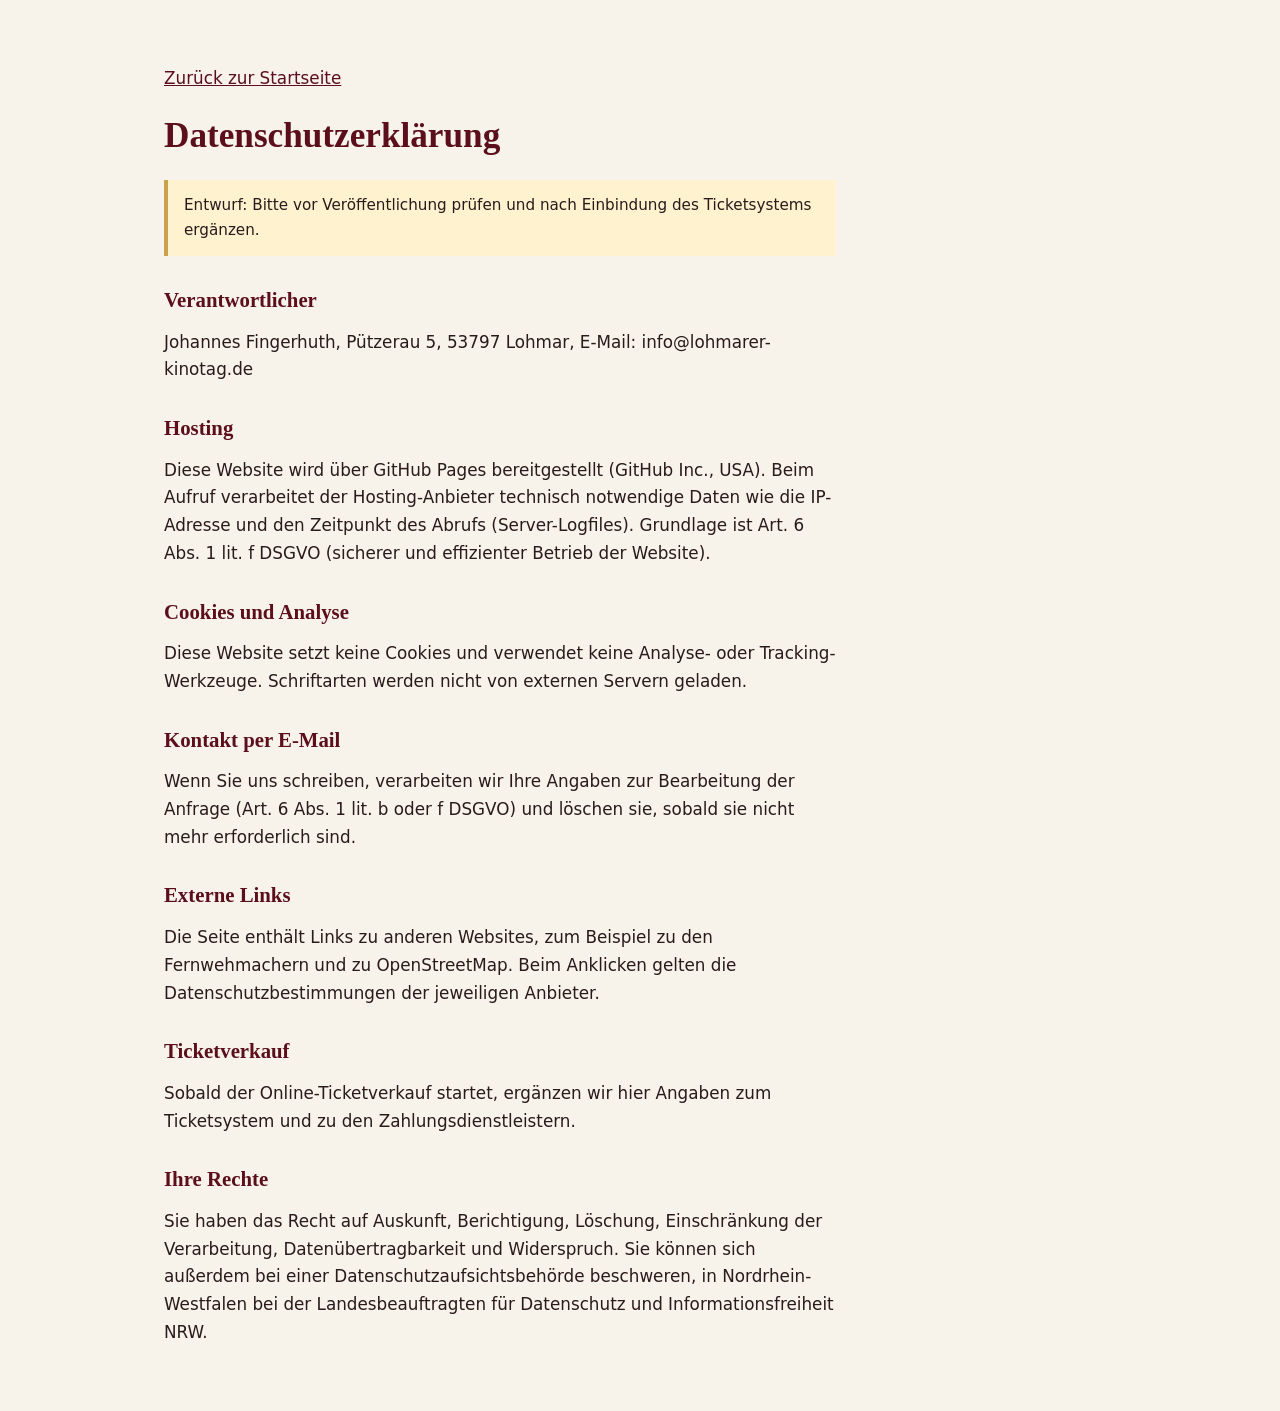
==== datenschutz.html @ 3a80c50c "Add files via upload" ====
<!DOCTYPE html>
<html lang="de"><head><meta charset="utf-8"><meta name="viewport" content="width=device-width, initial-scale=1"><title>Datenschutz – Lohmarer Kinotag</title><link rel="stylesheet" href="style.css"></head>
<body><main class="seite"><div class="wrap">
<p><a href="index.html">Zurück zur Startseite</a></p>
<h1>Datenschutzerklärung</h1>
<p class="hinweis">Entwurf: Bitte vor Veröffentlichung prüfen und nach Einbindung des Ticketsystems ergänzen.</p>
<h2>Verantwortlicher</h2>
<p>Johannes Fingerhuth, Pützerau 5, 53797 Lohmar, E-Mail: info@lohmarer-kinotag.de</p>
<h2>Hosting</h2>
<p>Diese Website wird über GitHub Pages bereitgestellt (GitHub Inc., USA). Beim Aufruf verarbeitet der Hosting-Anbieter technisch notwendige Daten wie die IP-Adresse und den Zeitpunkt des Abrufs (Server-Logfiles). Grundlage ist Art. 6 Abs. 1 lit. f DSGVO (sicherer und effizienter Betrieb der Website).</p>
<h2>Cookies und Analyse</h2>
<p>Diese Website setzt keine Cookies und verwendet keine Analyse- oder Tracking-Werkzeuge. Schriftarten werden nicht von externen Servern geladen.</p>
<h2>Kontakt per E-Mail</h2>
<p>Wenn Sie uns schreiben, verarbeiten wir Ihre Angaben zur Bearbeitung der Anfrage (Art. 6 Abs. 1 lit. b oder f DSGVO) und löschen sie, sobald sie nicht mehr erforderlich sind.</p>
<h2>Externe Links</h2>
<p>Die Seite enthält Links zu anderen Websites, zum Beispiel zu den Fernwehmachern und zu OpenStreetMap. Beim Anklicken gelten die Datenschutzbestimmungen der jeweiligen Anbieter.</p>
<h2>Ticketverkauf</h2>
<p>Sobald der Online-Ticketverkauf startet, ergänzen wir hier Angaben zum Ticketsystem und zu den Zahlungsdienstleistern.</p>
<h2>Ihre Rechte</h2>
<p>Sie haben das Recht auf Auskunft, Berichtigung, Löschung, Einschränkung der Verarbeitung, Datenübertragbarkeit und Widerspruch. Sie können sich außerdem bei einer Datenschutzaufsichtsbehörde beschweren, in Nordrhein-Westfalen bei der Landesbeauftragten für Datenschutz und Informationsfreiheit NRW.</p>
</div></main></body></html>
---- style.css ----
:root{--rot:#5b0f1b;--rot-tief:#3a0910;--schwarz:#150c0d;--weiss:#f7f2ea;--gold:#c9a24b;--gold-hell:#e3c882;--text:#2a1a1b;--serif:Georgia,"Palatino Linotype",Palatino,serif;--sans:system-ui,-apple-system,"Segoe UI",Roboto,Arial,sans-serif}
*{box-sizing:border-box}html{scroll-behavior:smooth;scroll-padding-top:4rem}
body{margin:0;font-family:var(--sans);color:var(--text);background:var(--weiss);line-height:1.65;font-size:1.05rem}
img{max-width:100%;height:auto;display:block}a{color:var(--rot)}
:focus-visible{outline:3px solid var(--gold);outline-offset:3px}
.wrap{max-width:62rem;margin:0 auto;padding:0 1.25rem}
h1,h2,h3{font-family:var(--serif);line-height:1.15;font-weight:700}
h2{font-size:clamp(1.7rem,4vw,2.4rem);margin:0 0 1rem;color:var(--rot)}
p{max-width:42rem}
nav{position:sticky;top:0;z-index:5;background:var(--schwarz);border-bottom:2px solid var(--gold)}
nav .wrap{display:flex;gap:1.25rem;align-items:center;overflow-x:auto;white-space:nowrap;padding-top:.7rem;padding-bottom:.7rem}
nav a{color:var(--weiss);text-decoration:none;font-size:.95rem}nav a:hover{color:var(--gold-hell)}
nav .tix{margin-left:auto;background:var(--gold);color:var(--schwarz);padding:.35rem .9rem;border-radius:2px;font-weight:700}
.hero{background:linear-gradient(rgba(58,9,16,.78),rgba(21,12,13,.9)),url(images/hero.jpg) center/cover,var(--rot-tief);color:var(--weiss);padding:5rem 0 4.5rem}
.hero h1{font-size:clamp(2.2rem,7vw,4.4rem);margin:0 0 .5rem;color:var(--weiss)}
.hero .sub{font-family:var(--serif);font-size:clamp(1.2rem,3vw,1.7rem);color:var(--gold-hell);margin:0 0 1.5rem}
.hero p{color:#eadfd2}
.btn{display:inline-block;background:var(--gold);color:var(--schwarz);padding:.8rem 1.6rem;font-weight:700;text-decoration:none;border-radius:2px}
.btn:hover{background:var(--gold-hell)}
.btn.zweit{background:transparent;color:var(--weiss);border:2px solid var(--gold);margin-left:.5rem}
section{padding:3.5rem 0}
.dunkel{background:var(--schwarz);color:var(--weiss)}.dunkel h2{color:var(--gold-hell)}.dunkel a{color:var(--gold-hell)}
.zwei{display:grid;gap:2rem;grid-template-columns:1fr}
@media(min-width:760px){.zwei{grid-template-columns:1fr 1fr;align-items:center}}
.foto{border:3px solid var(--gold);background:var(--rot-tief);min-height:12rem}
.fotos{display:grid;gap:.8rem;grid-template-columns:repeat(auto-fit,minmax(11rem,1fr));margin-top:1.5rem}
.fotos img{width:100%;aspect-ratio:3/2;object-fit:cover;border:2px solid var(--gold);background:var(--rot-tief)}
.ticket{background:var(--weiss);color:var(--text);border:2px dashed var(--rot);outline:6px solid var(--gold);outline-offset:-14px;padding:2rem 1.8rem;max-width:34rem;margin-top:1.5rem}
.ticket dl{margin:0 0 1.2rem;display:grid;grid-template-columns:auto 1fr;gap:.4rem 1.2rem}
.ticket dt{font-weight:700;color:var(--rot)}.ticket dd{margin:0}
.ticket .preis{font-family:var(--serif);font-size:2.4rem;color:var(--rot);margin:0}
.liste{padding-left:1.1rem}.liste li{margin:.35rem 0}
.sponsoren{display:grid;gap:1rem;grid-template-columns:repeat(auto-fit,minmax(13rem,1fr));margin-top:1.2rem}
.sponsor{border:1px solid var(--gold);padding:1.2rem;text-align:center;font-family:var(--serif)}
.sponsor span{display:block;font-family:var(--sans);font-size:.85rem;color:#d8c9b8;margin-top:.3rem}
details{border-bottom:1px solid #cdbfae;padding:.8rem 0}summary{cursor:pointer;font-weight:700;color:var(--rot)}
details p{margin:.6rem 0 0}
footer{background:var(--rot-tief);color:var(--weiss);padding:2rem 0;font-size:.95rem}
footer a{color:var(--gold-hell)}footer .wrap{display:flex;flex-wrap:wrap;gap:1rem 2rem;justify-content:space-between}
.seite{padding:3rem 0}.seite h1{color:var(--rot);font-size:2.2rem}.seite h2{font-size:1.3rem;margin-top:2rem}
.hinweis{background:#fff3cf;border-left:4px solid var(--gold);padding:.8rem 1rem;max-width:42rem;font-size:.95rem}
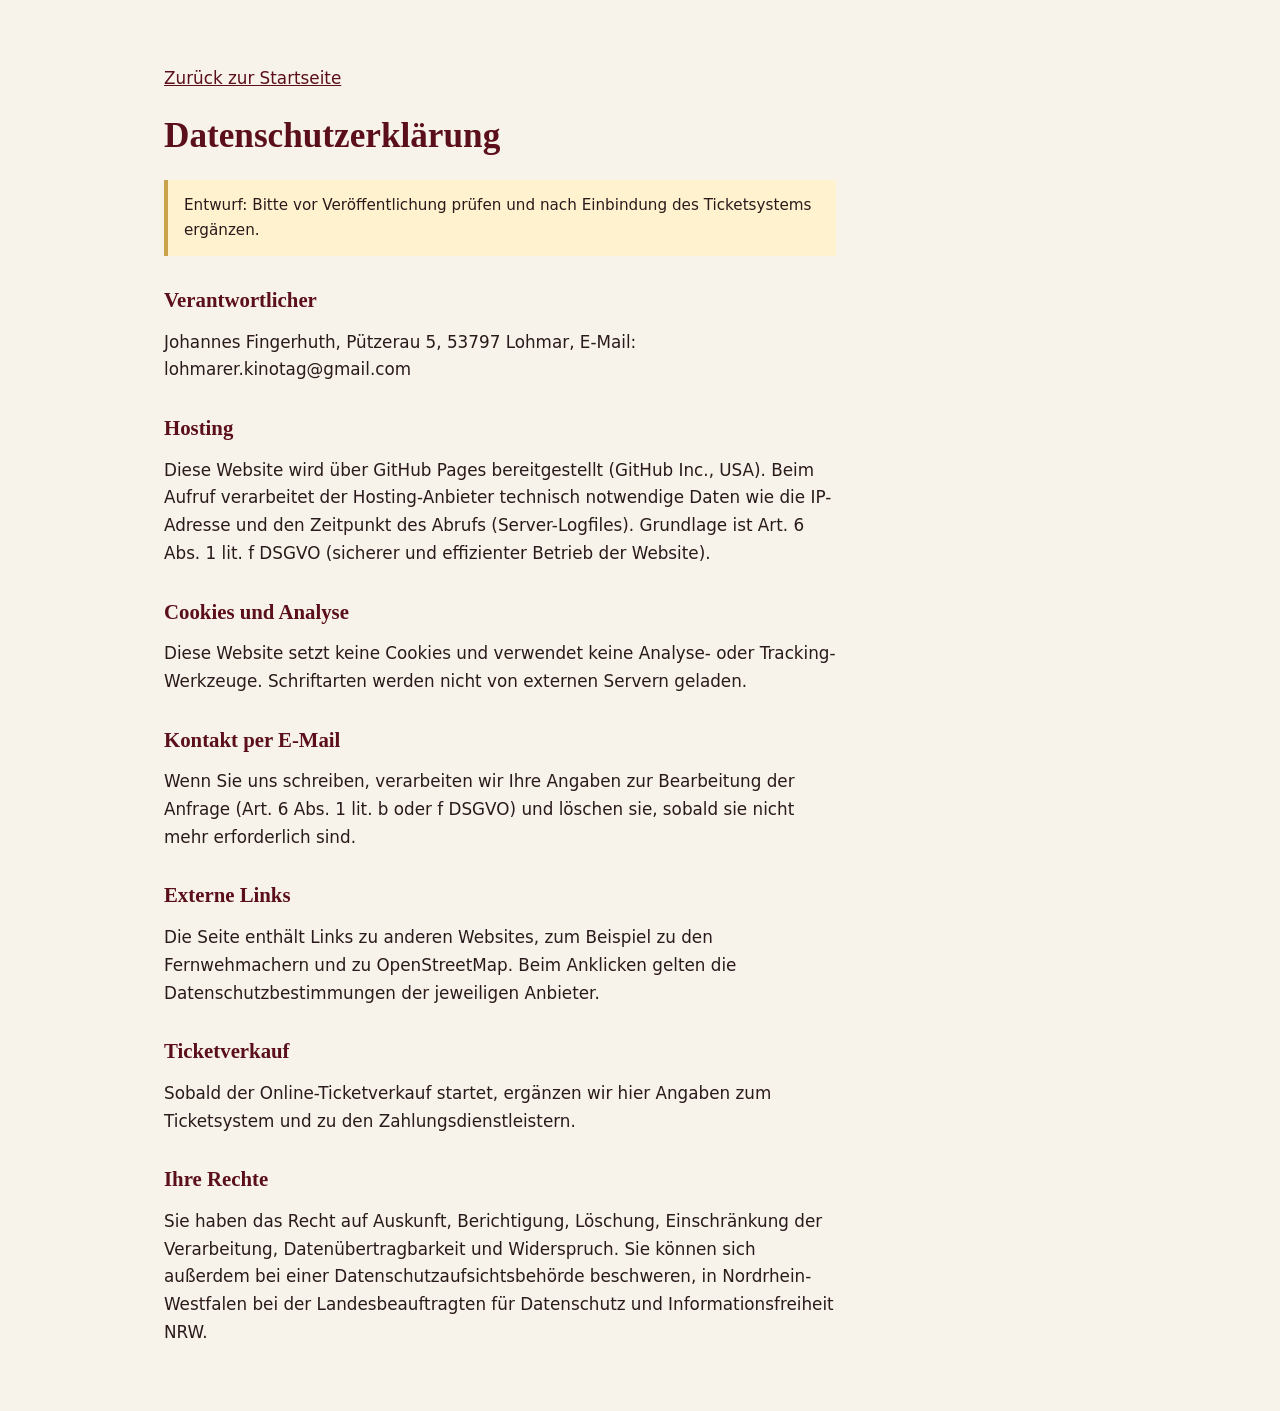
==== commit f39ee45c: "Add files via upload" ====
--- a/datenschutz.html
+++ b/datenschutz.html
@@ -5,7 +5,7 @@
 <h1>Datenschutzerklärung</h1>
 <p class="hinweis">Entwurf: Bitte vor Veröffentlichung prüfen und nach Einbindung des Ticketsystems ergänzen.</p>
 <h2>Verantwortlicher</h2>
-<p>Johannes Fingerhuth, Pützerau 5, 53797 Lohmar, E-Mail: info@lohmarer-kinotag.de</p>
+<p>Johannes Fingerhuth, Pützerau 5, 53797 Lohmar, E-Mail: lohmarer.kinotag@gmail.com</p>
 <h2>Hosting</h2>
 <p>Diese Website wird über GitHub Pages bereitgestellt (GitHub Inc., USA). Beim Aufruf verarbeitet der Hosting-Anbieter technisch notwendige Daten wie die IP-Adresse und den Zeitpunkt des Abrufs (Server-Logfiles). Grundlage ist Art. 6 Abs. 1 lit. f DSGVO (sicherer und effizienter Betrieb der Website).</p>
 <h2>Cookies und Analyse</h2>
--- a/style.css
+++ b/style.css
@@ -39,3 +39,4 @@
 footer a{color:var(--gold-hell)}footer .wrap{display:flex;flex-wrap:wrap;gap:1rem 2rem;justify-content:space-between}
 .seite{padding:3rem 0}.seite h1{color:var(--rot);font-size:2.2rem}.seite h2{font-size:1.3rem;margin-top:2rem}
 .hinweis{background:#fff3cf;border-left:4px solid var(--gold);padding:.8rem 1rem;max-width:42rem;font-size:.95rem}
+#fragen summary{color:var(--weiss)}#fragen details p{color:var(--gold)}#fragen details{border-bottom-color:#4a3436}
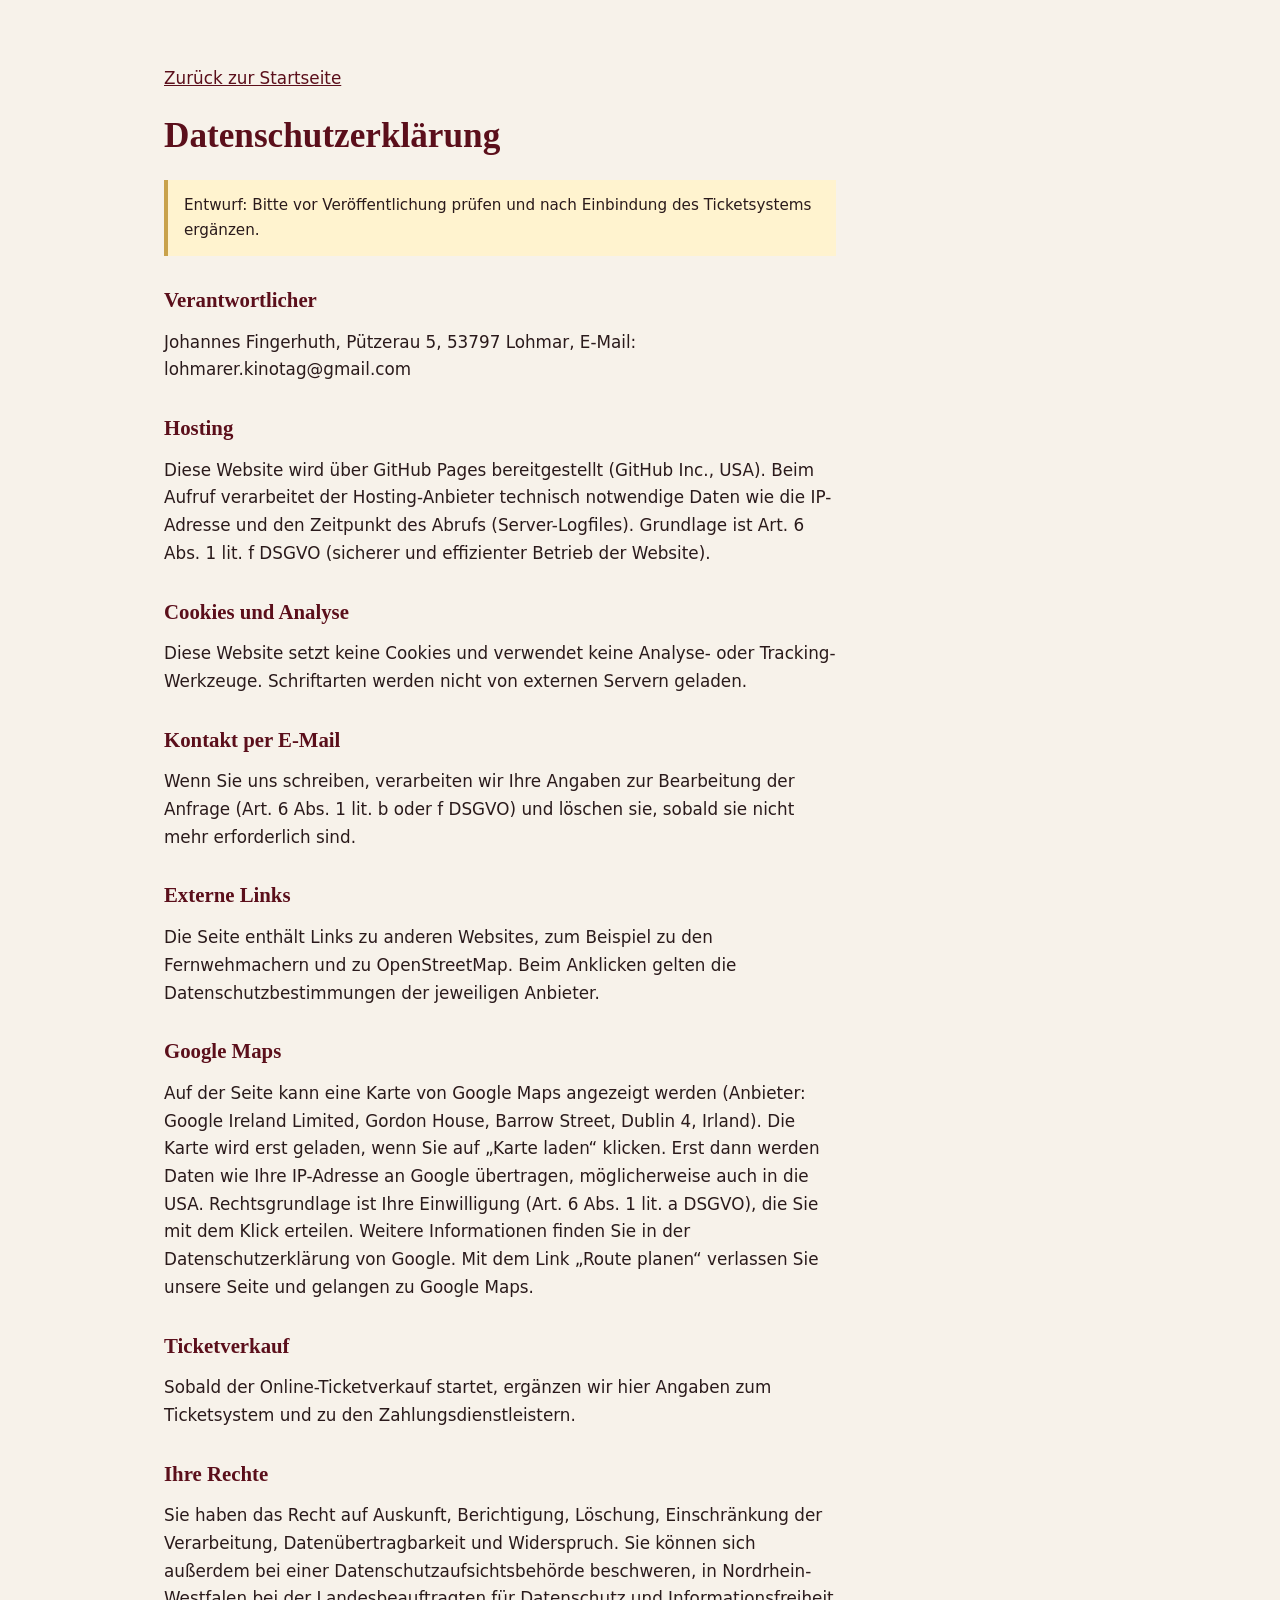
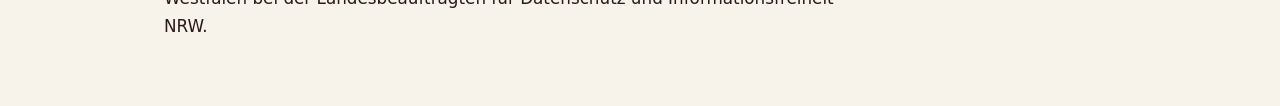
==== commit 31e4fe49: "Add files via upload" ====
--- a/datenschutz.html
+++ b/datenschutz.html
@@ -14,6 +14,8 @@
 <p>Wenn Sie uns schreiben, verarbeiten wir Ihre Angaben zur Bearbeitung der Anfrage (Art. 6 Abs. 1 lit. b oder f DSGVO) und löschen sie, sobald sie nicht mehr erforderlich sind.</p>
 <h2>Externe Links</h2>
 <p>Die Seite enthält Links zu anderen Websites, zum Beispiel zu den Fernwehmachern und zu OpenStreetMap. Beim Anklicken gelten die Datenschutzbestimmungen der jeweiligen Anbieter.</p>
+<h2>Google Maps</h2>
+<p>Auf der Seite kann eine Karte von Google Maps angezeigt werden (Anbieter: Google Ireland Limited, Gordon House, Barrow Street, Dublin 4, Irland). Die Karte wird erst geladen, wenn Sie auf „Karte laden“ klicken. Erst dann werden Daten wie Ihre IP-Adresse an Google übertragen, möglicherweise auch in die USA. Rechtsgrundlage ist Ihre Einwilligung (Art. 6 Abs. 1 lit. a DSGVO), die Sie mit dem Klick erteilen. Weitere Informationen finden Sie in der Datenschutzerklärung von Google. Mit dem Link „Route planen“ verlassen Sie unsere Seite und gelangen zu Google Maps.</p>
 <h2>Ticketverkauf</h2>
 <p>Sobald der Online-Ticketverkauf startet, ergänzen wir hier Angaben zum Ticketsystem und zu den Zahlungsdienstleistern.</p>
 <h2>Ihre Rechte</h2>
--- a/style.css
+++ b/style.css
@@ -40,3 +40,25 @@
 .seite{padding:3rem 0}.seite h1{color:var(--rot);font-size:2.2rem}.seite h2{font-size:1.3rem;margin-top:2rem}
 .hinweis{background:#fff3cf;border-left:4px solid var(--gold);padding:.8rem 1rem;max-width:42rem;font-size:.95rem}
 #fragen summary{color:var(--weiss)}#fragen details p{color:var(--gold)}#fragen details{border-bottom-color:#4a3436}
+.plakat{max-width:22rem;width:100%;margin:0 auto}
+.routentitel{font-size:1.3rem;color:var(--rot);margin:2.5rem 0 1rem}
+.route{list-style:none;margin:0;padding:0;display:grid;gap:0;grid-template-columns:1fr}
+.route li{position:relative;padding:0 0 1.2rem 2rem;border-left:2px solid var(--gold);margin-left:.5rem;font-family:var(--serif);font-weight:700;color:var(--rot);font-size:1.1rem}
+.route li::before{content:"";position:absolute;left:-.55rem;top:.35rem;width:.9rem;height:.9rem;border-radius:50%;background:var(--gold);border:2px solid var(--rot)}
+.route li:last-child{border-left-color:transparent}
+.route span{display:block;font-family:var(--sans);font-weight:400;font-size:.9rem;color:var(--text)}
+@media(min-width:760px){.route{grid-template-columns:repeat(6,1fr)}.route li{border-left:0;border-top:2px solid var(--gold);margin:0;padding:1.4rem .6rem 0 0}.route li::before{left:0;top:-.5rem}.route li:last-child{border-top-color:var(--gold)}}
+.kartenbox{border:3px solid var(--gold);background:var(--rot-tief);min-height:20rem;display:flex;flex-direction:column;align-items:center;justify-content:center;text-align:center;padding:1.5rem;gap:1rem}
+.kartenbox iframe{border:0;width:100%;height:100%;min-height:20rem;display:block}
+.kartenbox:has(iframe){padding:0;display:block}
+.passliste{display:grid;gap:1.2rem;grid-template-columns:repeat(auto-fit,minmax(15rem,1fr));margin:1.5rem 0}
+.pass{background:#fff;border:2px solid var(--gold);display:flex;flex-direction:column}
+.pass-kopf{background:var(--rot);color:var(--gold-hell);font-size:.78rem;letter-spacing:.12em;text-transform:uppercase;padding:.55rem 1rem}
+.pass-logo{height:6rem;display:flex;align-items:center;justify-content:center;padding:1rem;border-bottom:2px dashed #d9c9aa}
+.pass-logo img{max-height:100%;max-width:100%;object-fit:contain}
+.pass h3{font-size:1.3rem;margin:1rem 1rem .3rem;color:var(--rot)}
+.pass p{margin:0 1rem 1rem;font-size:.97rem}
+.pass a{margin:auto 1rem 1rem;font-weight:700}
+.pass-frei{background:transparent;border-style:dashed}
+.pass-frei .pass-kopf{background:transparent;color:var(--rot);border-bottom:2px dashed var(--gold)}
+.skizze{margin:2rem 0 0}.skizze img{width:100%;height:auto;border:3px solid var(--gold)}.skizze figcaption{font-size:.85rem;color:#d8c9b8;margin-top:.5rem}
